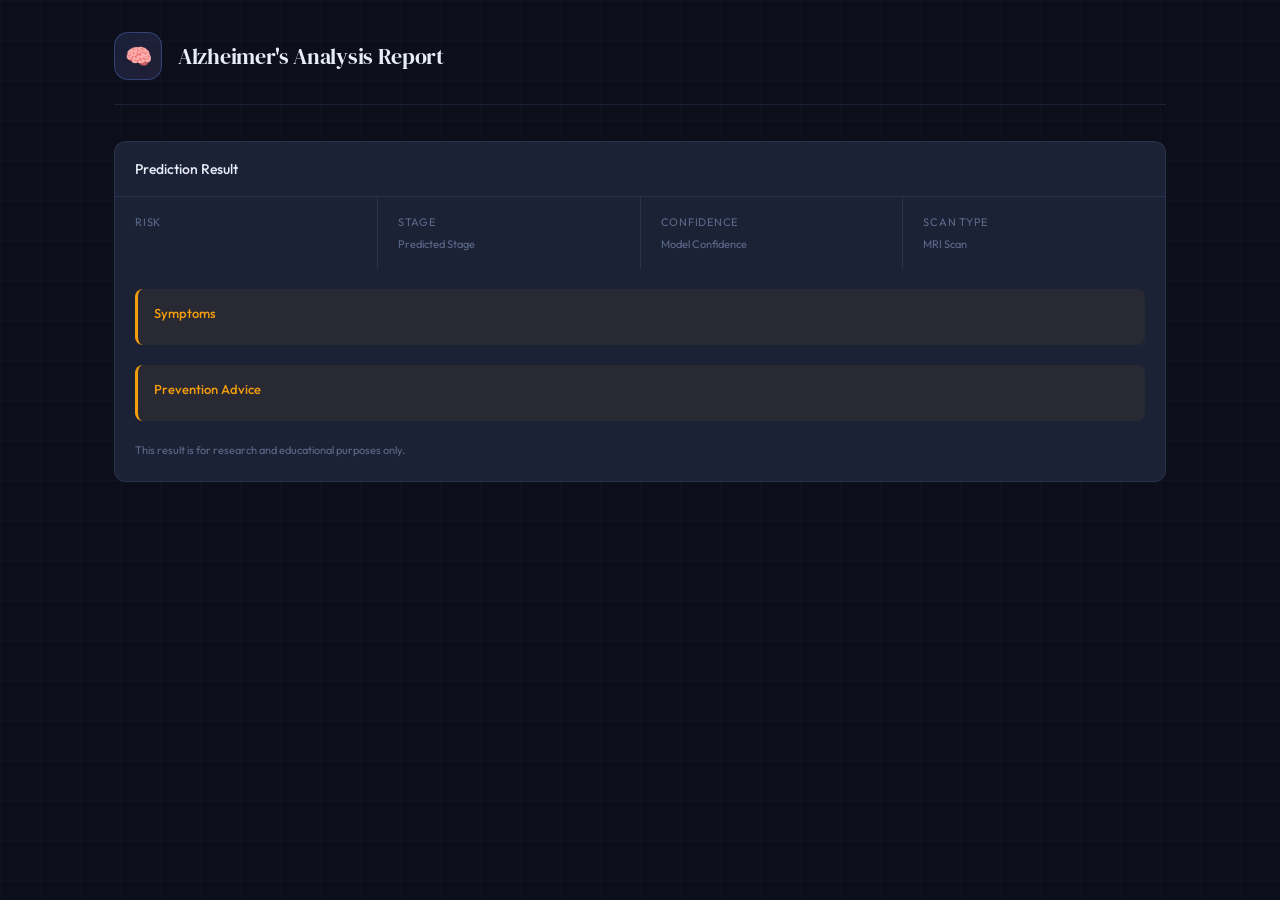
==== result.html @ dda74f08 "Integrate backend and result page" ====
<!DOCTYPE html>
<html lang="en">
<head>
<meta charset="UTF-8">
<meta name="viewport" content="width=device-width, initial-scale=1.0">

<title>Analysis Result</title>

<link
href="https://fonts.googleapis.com/css2?family=DM+Serif+Display&family=DM+Mono&family=Outfit:wght@300;400;500;600&display=swap"
rel="stylesheet"
/>

<link rel="stylesheet" href="style.css">
</head>

<body>

<div class="app-wrap">

<header class="header">
    <div class="header-left">
        <div class="logo-mark">🧠</div>
        <div class="brand">
            <h1>Alzheimer's Analysis Report</h1>
        </div>
    </div>
</header>

<div class="result-panel visible">

    <div class="result-head">
        <h2>Prediction Result</h2>
    </div>

    <div class="result-grid">

        <div class="result-card">
            <div class="rc-label">Risk</div>
            <div class="rc-val" id="riskPct"></div>
            <div class="rc-sub" id="riskLabel"></div>
        </div>

        <div class="result-card">
            <div class="rc-label">Stage</div>
            <div class="rc-val val-info" id="stageVal"></div>
            <div class="rc-sub">Predicted Stage</div>
        </div>

        <div class="result-card">
            <div class="rc-label">Confidence</div>
            <div class="rc-val val-safe" id="confVal"></div>
            <div class="rc-sub">Model Confidence</div>
        </div>

        <div class="result-card">
            <div class="rc-label">Scan Type</div>
            <div class="rc-val val-info" id="scanType"></div>
            <div class="rc-sub">MRI Scan</div>
        </div>

    </div>

    <div class="finding-box">
        <h3>Symptoms</h3>
        <ul id="symptomsList"></ul>
    </div>

    <div class="finding-box">
        <h3>Prevention Advice</h3>
        <ul id="findingsList"></ul>
    </div>

    <div class="result-disclaimer">
        This result is for research and educational purposes only.
    </div>

</div>

</div>

<script>

const result =
JSON.parse(
sessionStorage.getItem("analysisResult")
);

if(result){

document.getElementById("riskPct").textContent =
result.riskPercent + "%";

document.getElementById("riskLabel").textContent =
result.riskLabel;

document.getElementById("stageVal").textContent =
result.stage;

document.getElementById("confVal").textContent =
result.confidence;

document.getElementById("scanType").textContent =
result.scanType;

const symptomsList =
document.getElementById("symptomsList");

(result.symptoms || []).forEach(symptom => {

const li =
document.createElement("li");

li.textContent =
symptom;

symptomsList.appendChild(li);

});

const findingsList =
document.getElementById("findingsList");

(result.findings || []).forEach(item => {

const li =
document.createElement("li");

li.textContent =
item;

findingsList.appendChild(li);

});

}
else{
    alert("No analysis result found.");
}
</script>

</body>
</html>
---- style.css ----
/* ════════════════════════════════════════════
   NeuroScan AI — Alzheimer's Detection System
   style.css
   ════════════════════════════════════════════ */

/* ── CSS Variables ── */
:root {
  --bg: #0c0f1a;
  --bg2: #111523;
  --bg3: #161b2e;
  --surface: #1c2236;
  --surface2: #222840;
  --border: rgba(139, 168, 255, 0.12);
  --border2: rgba(139, 168, 255, 0.22);
  --accent: #6b8eff;
  --accent2: #a78bfa;
  --teal: #2dd4bf;
  --warn: #f59e0b;
  --danger: #f87171;
  --success: #34d399;
  --text: #e8ecf8;
  --text2: #9aa5c4;
  --text3: #5c6a8a;
  --radius: 12px;
  --radius-sm: 8px;
}

/* ── Reset ── */
*,
*::before,
*::after {
  box-sizing: border-box;
  margin: 0;
  padding: 0;
}

/* ── Base ── */
body {
  background: var(--bg);
  color: var(--text);
  font-family: "Outfit", sans-serif;
  font-size: 15px;
  min-height: 100vh;
}

/* Subtle grid background */
body::before {
  content: "";
  position: fixed;
  inset: 0;
  background-image:
    linear-gradient(rgba(107, 142, 255, 0.03) 1px, transparent 1px),
    linear-gradient(90deg, rgba(107, 142, 255, 0.03) 1px, transparent 1px);
  background-size: 40px 40px;
  pointer-events: none;
  z-index: 0;
}

/* ── App wrapper ── */
.app-wrap {
  position: relative;
  z-index: 1;
  max-width: 1100px;
  margin: 0 auto;
  padding: 32px 24px 60px;
}

/* ══════════════════════════════════
   HEADER
   ══════════════════════════════════ */
.header {
  display: flex;
  align-items: flex-start;
  justify-content: space-between;
  margin-bottom: 36px;
  padding-bottom: 24px;
  border-bottom: 0.5px solid var(--border);
}

.header-left {
  display: flex;
  align-items: center;
  gap: 16px;
}

.logo-mark {
  width: 48px;
  height: 48px;
  background: linear-gradient(135deg, #6b8eff22, #a78bfa22);
  border: 1px solid rgba(107, 142, 255, 0.3);
  border-radius: 14px;
  display: flex;
  align-items: center;
  justify-content: center;
  font-size: 22px;
}

.brand h1 {
  font-family: "DM Serif Display", serif;
  font-size: 22px;
  font-weight: 400;
  letter-spacing: -0.3px;
  color: var(--text);
}

.brand p {
  font-size: 12px;
  color: var(--text3);
  letter-spacing: 0.08em;
  text-transform: uppercase;
  margin-top: 2px;
}

.badge-ai {
  background: linear-gradient(
    135deg,
    rgba(107, 142, 255, 0.15),
    rgba(167, 139, 250, 0.15)
  );
  border: 0.5px solid rgba(107, 142, 255, 0.3);
  color: #a78bfa;
  font-size: 11px;
  font-weight: 500;
  padding: 5px 12px;
  border-radius: 100px;
  letter-spacing: 0.05em;
}

/* ══════════════════════════════════
   STAGE PROGRESS BAR
   ══════════════════════════════════ */
.stage-bar {
  display: flex;
  gap: 6px;
  margin-bottom: 20px;
  padding: 14px 20px;
  background: var(--bg3);
  border-bottom: 0.5px solid var(--border);
  border-radius: var(--radius) var(--radius) 0 0;
}

.stage-item {
  flex: 1;
  display: flex;
  align-items: center;
  gap: 8px;
  font-size: 11px;
  color: var(--text3);
}

.stage-num {
  width: 20px;
  height: 20px;
  border: 1px solid var(--border2);
  border-radius: 50%;
  display: flex;
  align-items: center;
  justify-content: center;
  font-size: 10px;
  flex-shrink: 0;
  font-family: "DM Mono", monospace;
}

.stage-item.done .stage-num {
  background: var(--success);
  border-color: var(--success);
  color: #fff;
}
.stage-item.active .stage-num {
  background: rgba(107, 142, 255, 0.2);
  border-color: var(--accent);
  color: var(--accent);
}
.stage-item.active {
  color: var(--text2);
}

.stage-sep {
  flex: none;
  color: var(--text3);
  font-size: 10px;
  align-self: center;
  margin-top: 1px;
}

/* ══════════════════════════════════
   INFO STRIP
   ══════════════════════════════════ */
.info-strip {
  background: rgba(107, 142, 255, 0.06);
  border: 0.5px solid rgba(107, 142, 255, 0.15);
  border-radius: var(--radius-sm);
  padding: 10px 14px;
  display: flex;
  align-items: center;
  gap: 10px;
  margin-bottom: 20px;
  font-size: 12px;
  color: var(--text2);
}

.info-strip .dot {
  width: 6px;
  height: 6px;
  border-radius: 50%;
  background: var(--accent);
  flex-shrink: 0;
  animation: pulse 2s infinite;
}

@keyframes pulse {
  0%,
  100% {
    opacity: 1;
  }
  50% {
    opacity: 0.4;
  }
}

/* ══════════════════════════════════
   MAIN GRID
   ══════════════════════════════════ */
.main-grid {
  display: grid;
  grid-template-columns: 1fr 1fr;
  gap: 20px;
  margin-bottom: 20px;
}

/* ══════════════════════════════════
   PANEL
   ══════════════════════════════════ */
.panel {
  background: var(--surface);
  border: 0.5px solid var(--border);
  border-radius: var(--radius);
  overflow: hidden;
}

.panel-head {
  padding: 16px 20px 14px;
  border-bottom: 0.5px solid var(--border);
  display: flex;
  align-items: center;
  gap: 10px;
}

.panel-head .icon {
  width: 30px;
  height: 30px;
  border-radius: 8px;
  display: flex;
  align-items: center;
  justify-content: center;
  font-size: 15px;
  flex-shrink: 0;
}

.icon-blue {
  background: rgba(107, 142, 255, 0.15);
}
.icon-teal {
  background: rgba(45, 212, 191, 0.12);
}
.icon-purple {
  background: rgba(167, 139, 250, 0.12);
}

.panel-head h2 {
  font-size: 14px;
  font-weight: 500;
  color: var(--text);
  letter-spacing: 0.02em;
}

.panel-head span {
  font-size: 12px;
  color: var(--text3);
  margin-left: auto;
}

.panel-body {
  padding: 20px;
}

/* ══════════════════════════════════
   FORM FIELDS
   ══════════════════════════════════ */
.field-grid {
  display: grid;
  grid-template-columns: 1fr 1fr;
  gap: 14px;
}

.field {
  display: flex;
  flex-direction: column;
  gap: 6px;
}

.field.full {
  grid-column: 1 / -1;
}

label {
  font-size: 11px;
  font-weight: 500;
  color: var(--text3);
  letter-spacing: 0.08em;
  text-transform: uppercase;
}

input,
select,
textarea {
  background: var(--bg2);
  border: 0.5px solid var(--border);
  border-radius: var(--radius-sm);
  color: var(--text);
  font-family: "Outfit", sans-serif;
  font-size: 14px;
  padding: 10px 13px;
  outline: none;
  transition: border-color 0.15s;
  width: 100%;
}

input:focus,
select:focus,
textarea:focus {
  border-color: rgba(107, 142, 255, 0.5);
}

input::placeholder,
textarea::placeholder {
  color: var(--text3);
}

select {
  cursor: pointer;
  appearance: none;
  background-image: url("data:image/svg+xml,%3Csvg xmlns='http://www.w3.org/2000/svg' width='12' height='12' viewBox='0 0 24 24' fill='none' stroke='%235c6a8a' stroke-width='2'%3E%3Cpath d='M6 9l6 6 6-6'/%3E%3C/svg%3E");
  background-repeat: no-repeat;
  background-position: right 12px center;
  padding-right: 36px;
}

select option {
  background: #1c2236;
}
textarea {
  resize: none;
  line-height: 1.6;
}

/* ── Risk bar ── */
.section-gap {
  margin-top: 14px;
}

.risk-row {
  display: flex;
  align-items: center;
  gap: 10px;
  margin-top: 14px;
}

.risk-label {
  font-size: 12px;
  color: var(--text3);
  width: 90px;
}

.risk-track {
  flex: 1;
  height: 6px;
  background: var(--bg2);
  border-radius: 100px;
  overflow: hidden;
  border: 0.5px solid var(--border);
}

.risk-bar {
  height: 100%;
  border-radius: 100px;
  background: linear-gradient(
    90deg,
    var(--success),
    var(--warn),
    var(--danger)
  );
  transition: width 0.4s ease;
}

.risk-pct {
  font-size: 11px;
  color: var(--text3);
  width: 34px;
  text-align: right;
}

/* ══════════════════════════════════
   MRI UPLOAD
   ══════════════════════════════════ */
.mri-zone {
  border: 1.5px dashed rgba(107, 142, 255, 0.25);
  border-radius: var(--radius);
  background: var(--bg2);
  min-height: 300px;
  display: flex;
  flex-direction: column;
  align-items: center;
  justify-content: center;
  cursor: pointer;
  transition: all 0.2s;
  position: relative;
  overflow: hidden;
}

.mri-zone:hover,
.mri-zone.drag-over {
  border-color: rgba(107, 142, 255, 0.5);
  background: rgba(107, 142, 255, 0.04);
}

.mri-zone input[type="file"] {
  position: absolute;
  inset: 0;
  opacity: 0;
  cursor: pointer;
  width: 100%;
  height: 100%;
  padding: 0;
  border: none;
  background: none;
}

.mri-placeholder {
  display: flex;
  flex-direction: column;
  align-items: center;
  gap: 12px;
  pointer-events: none;
  text-align: center;
  padding: 20px;
}

.mri-icon-wrap {
  width: 64px;
  height: 64px;
  border-radius: 50%;
  background: rgba(107, 142, 255, 0.1);
  border: 1px solid rgba(107, 142, 255, 0.2);
  display: flex;
  align-items: center;
  justify-content: center;
  font-size: 28px;
  margin-bottom: 4px;
}

.mri-placeholder h3 {
  font-size: 15px;
  font-weight: 500;
  color: var(--text);
}
.mri-placeholder p {
  font-size: 12px;
  color: var(--text3);
  line-height: 1.5;
}

.browse-btn {
  margin-top: 4px;
  padding: 8px 20px;
  background: rgba(107, 142, 255, 0.12);
  border: 0.5px solid rgba(107, 142, 255, 0.3);
  border-radius: 100px;
  color: var(--accent);
  font-size: 13px;
  font-weight: 500;
  cursor: pointer;
  transition: all 0.15s;
}

.browse-btn:hover {
  background: rgba(107, 142, 255, 0.2);
}

/* MRI preview */
.mri-preview {
  display: none;
  width: 100%;
  height: 100%;
  min-height: 300px;
  position: relative;
}

.mri-preview img {
  width: 100%;
  height: 100%;
  object-fit: contain;
  max-height: 340px;
  padding: 12px;
}

.mri-preview .remove-img {
  position: absolute;
  top: 10px;
  right: 10px;
  background: rgba(248, 113, 113, 0.15);
  border: 0.5px solid rgba(248, 113, 113, 0.3);
  color: var(--danger);
  width: 28px;
  height: 28px;
  border-radius: 50%;
  display: flex;
  align-items: center;
  justify-content: center;
  cursor: pointer;
  font-size: 14px;
  transition: background 0.15s;
  z-index: 2;
}

.mri-preview .remove-img:hover {
  background: rgba(248, 113, 113, 0.25);
}

.mri-meta {
  position: absolute;
  bottom: 0;
  left: 0;
  right: 0;
  background: linear-gradient(transparent, rgba(11, 14, 26, 0.85));
  padding: 20px 14px 12px;
  font-size: 11px;
  color: var(--text3);
  display: flex;
  align-items: center;
  gap: 6px;
}

.support-note {
  font-size: 11px;
  color: var(--text3);
  margin-top: 8px;
  text-align: center;
}

.scan-tags {
  display: flex;
  gap: 8px;
  flex-wrap: wrap;
  margin-top: 14px;
}

.tag {
  font-size: 11px;
  padding: 4px 10px;
  border-radius: 100px;
  font-weight: 500;
}

.tag-blue {
  background: rgba(107, 142, 255, 0.12);
  color: var(--accent);
  border: 0.5px solid rgba(107, 142, 255, 0.25);
}

.tag-teal {
  background: rgba(45, 212, 191, 0.1);
  color: var(--teal);
  border: 0.5px solid rgba(45, 212, 191, 0.2);
}

/* ══════════════════════════════════
   SCAN TYPE SEGMENTED CONTROL
   ══════════════════════════════════ */
.seg-ctrl {
  display: flex;
  background: var(--bg2);
  border: 0.5px solid var(--border);
  border-radius: var(--radius-sm);
  padding: 3px;
  gap: 3px;
  margin-bottom: 14px;
}

.seg-btn {
  flex: 1;
  padding: 7px 10px;
  border: none;
  background: transparent;
  border-radius: 6px;
  font-family: "Outfit", sans-serif;
  font-size: 12px;
  font-weight: 500;
  color: var(--text3);
  cursor: pointer;
  transition: all 0.15s;
  letter-spacing: 0.02em;
}

.seg-btn.active {
  background: var(--surface2);
  color: var(--text);
  border: 0.5px solid var(--border2);
}

/* ══════════════════════════════════
   SYMPTOM CHECKBOXES
   ══════════════════════════════════ */
.checkbox-grid {
  display: grid;
  grid-template-columns: 1fr 1fr;
  gap: 8px;
}

.check-item {
  display: flex;
  align-items: center;
  gap: 9px;
  padding: 9px 12px;
  background: var(--bg2);
  border: 0.5px solid var(--border);
  border-radius: var(--radius-sm);
  cursor: pointer;
  transition:
    border-color 0.15s,
    background 0.15s;
  user-select: none;
}

.check-item:hover {
  border-color: var(--border2);
}

.check-item input[type="checkbox"] {
  width: 16px;
  height: 16px;
  flex-shrink: 0;
  cursor: pointer;
  accent-color: var(--accent);
  border-radius: 4px;
  margin: 0;
  padding: 0;
  border: 1px solid var(--border2);
  background: var(--bg2);
}

.check-item:has(input:checked) {
  border-color: rgba(107, 142, 255, 0.4);
  background: rgba(107, 142, 255, 0.05);
}

.check-item input[type="checkbox"]:checked + span {
  color: var(--text);
}
.check-item span {
  font-size: 12px;
  color: var(--text2);
}

/* ══════════════════════════════════
   SUBMIT ROW
   ══════════════════════════════════ */
.submit-row {
  display: flex;
  gap: 12px;
  align-items: center;
  margin-top: 20px;
}

.btn-primary {
  flex: 1;
  padding: 13px 24px;
  background: linear-gradient(135deg, #6b8eff, #a78bfa);
  border: none;
  border-radius: var(--radius-sm);
  color: white;
  font-family: "Outfit", sans-serif;
  font-size: 14px;
  font-weight: 500;
  cursor: pointer;
  letter-spacing: 0.03em;
  transition:
    opacity 0.15s,
    transform 0.1s;
}

.btn-primary:hover {
  opacity: 0.88;
  transform: translateY(-1px);
}
.btn-primary:active {
  transform: translateY(0);
}

.btn-secondary {
  padding: 13px 20px;
  background: transparent;
  border: 0.5px solid var(--border2);
  border-radius: var(--radius-sm);
  color: var(--text2);
  font-family: "Outfit", sans-serif;
  font-size: 14px;
  cursor: pointer;
  transition: all 0.15s;
}

.btn-secondary:hover {
  border-color: var(--accent);
  color: var(--accent);
}

/* ══════════════════════════════════
   RESULTS PANEL
   ══════════════════════════════════ */
.result-panel {
  background: var(--surface);
  border: 0.5px solid var(--border);
  border-radius: var(--radius);
  overflow: hidden;
  display: none;
}

.result-panel.visible {
  display: block;
  animation: slideUp 0.3s ease;
}

@keyframes slideUp {
  from {
    opacity: 0;
    transform: translateY(10px);
  }
  to {
    opacity: 1;
    transform: translateY(0);
  }
}

.result-head {
  padding: 18px 20px;
  border-bottom: 0.5px solid var(--border);
  display: flex;
  align-items: center;
  justify-content: space-between;
}

.result-head h2 {
  font-size: 14px;
  font-weight: 500;
}

.result-grid {
  display: grid;
  grid-template-columns: repeat(4, 1fr);
  gap: 1px;
  background: var(--border);
}

.result-card {
  background: var(--surface);
  padding: 18px 20px;
}

.result-card .rc-label {
  font-size: 11px;
  color: var(--text3);
  text-transform: uppercase;
  letter-spacing: 0.07em;
  margin-bottom: 8px;
}

.result-card .rc-val {
  font-size: 24px;
  font-weight: 600;
  line-height: 1;
  font-family: "DM Mono", monospace;
}

.result-card .rc-sub {
  font-size: 11px;
  color: var(--text3);
  margin-top: 5px;
}

.val-safe {
  color: var(--success);
}
.val-warn {
  color: var(--warn);
}
.val-danger {
  color: var(--danger);
}
.val-info {
  color: var(--accent);
}

/* ── DB Save status banner ── */
.db-status {
  margin: 16px 20px 0;
  padding: 11px 16px;
  border-radius: var(--radius-sm);
  font-size: 13px;
  font-weight: 500;
  display: flex;
  align-items: center;
  gap: 10px;
}

.db-status.saving {
  background: rgba(107, 142, 255, 0.08);
  border: 0.5px solid rgba(107, 142, 255, 0.25);
  color: var(--accent);
}

.db-status.saved {
  background: rgba(52, 211, 153, 0.08);
  border: 0.5px solid rgba(52, 211, 153, 0.25);
  color: var(--success);
}

.db-status.error {
  background: rgba(248, 113, 113, 0.08);
  border: 0.5px solid rgba(248, 113, 113, 0.25);
  color: var(--danger);
}

/* ── Findings box ── */
.finding-box {
  margin: 20px;
  padding: 16px;
  border-radius: var(--radius-sm);
  border-left: 3px solid var(--warn);
  background: rgba(245, 158, 11, 0.06);
}

.finding-box h3 {
  font-size: 13px;
  font-weight: 500;
  color: var(--warn);
  margin-bottom: 8px;
}

.finding-box ul {
  list-style: none;
  display: flex;
  flex-direction: column;
  gap: 6px;
}

.finding-box li {
  font-size: 13px;
  color: var(--text2);
  display: flex;
  align-items: flex-start;
  gap: 8px;
}

.finding-box li::before {
  content: "◦";
  color: var(--warn);
  margin-top: 1px;
  flex-shrink: 0;
}

.result-disclaimer {
  padding: 0 20px 20px;
  font-size: 11px;
  color: var(--text3);
  line-height: 1.8;
  margin-top: 8px;
}

/* ══════════════════════════════════
   LOADING OVERLAY
   ══════════════════════════════════ */
.loading-overlay {
  display: none;
  position: fixed;
  inset: 0;
  background: rgba(12, 15, 26, 0.7);
  z-index: 100;
  align-items: center;
  justify-content: center;
  flex-direction: column;
  gap: 16px;
  backdrop-filter: blur(4px);
}

.loading-overlay.show {
  display: flex;
}

.loader-ring {
  width: 56px;
  height: 56px;
  border: 2px solid rgba(107, 142, 255, 0.2);
  border-top-color: var(--accent);
  border-radius: 50%;
  animation: spin 0.8s linear infinite;
}

@keyframes spin {
  to {
    transform: rotate(360deg);
  }
}

.loading-overlay p {
  color: var(--text2);
  font-size: 14px;
  letter-spacing: 0.03em;
}

/* ══════════════════════════════════
   RESPONSIVE
   ══════════════════════════════════ */
@media (max-width: 740px) {
  .main-grid {
    grid-template-columns: 1fr;
  }
  .result-grid {
    grid-template-columns: 1fr 1fr;
  }
  .field-grid {
    grid-template-columns: 1fr;
  }
}
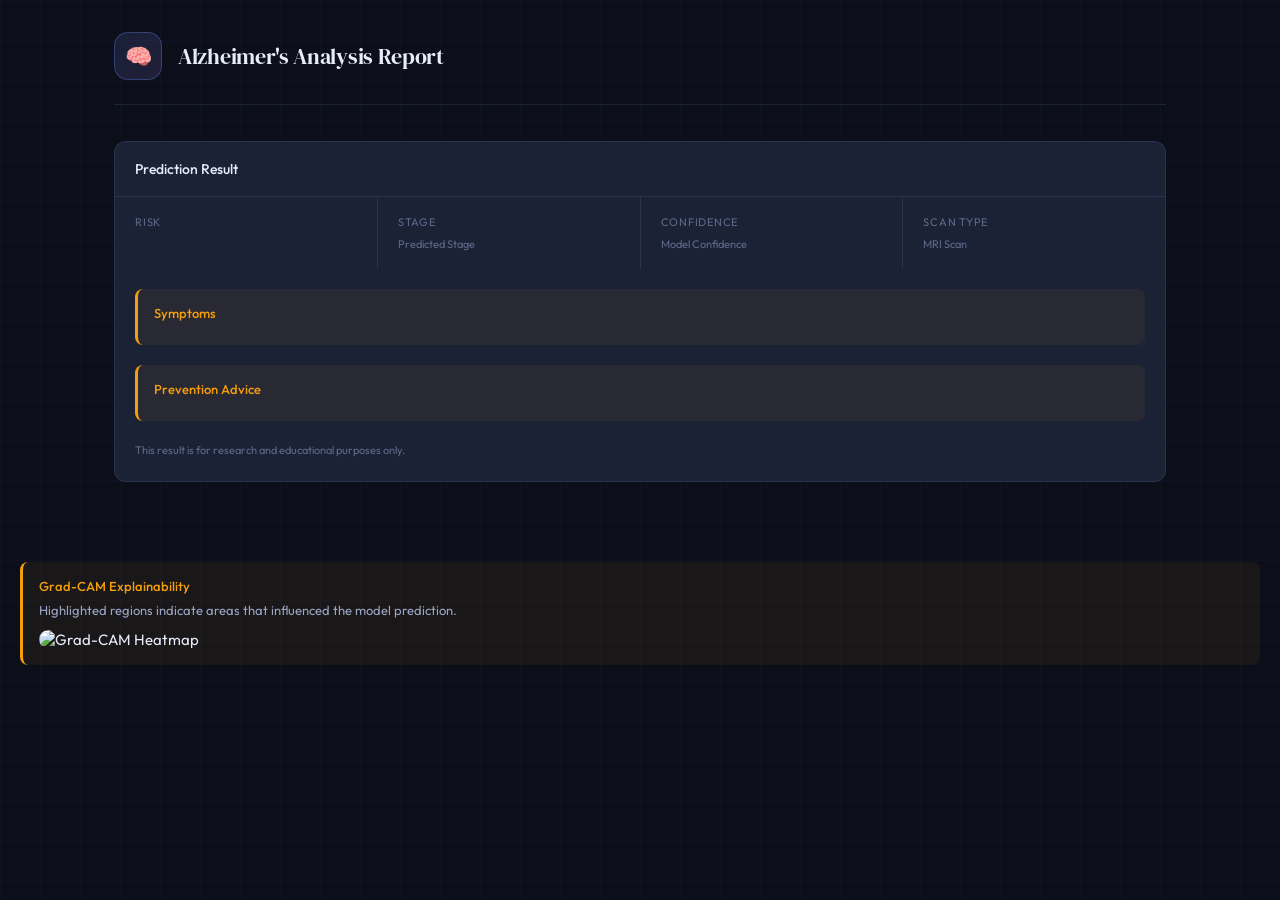
==== commit 892d81d9: "other changes" ====
--- a/result.html
+++ b/result.html
@@ -78,6 +78,18 @@
 </div>
 
 </div>
+<div class="finding-box">
+  <h3>Grad-CAM Explainability</h3>
+  <p style="color: var(--text2); font-size: 13px; margin-bottom: 12px;">
+    Highlighted regions indicate areas that influenced the model prediction.
+  </p>
+  <img
+    id="gradcamImage"
+    src=""
+    alt="Grad-CAM Heatmap"
+    style="width: 100%; max-height: 420px; object-fit: contain; border-radius: 12px;"
+  />
+</div>
 
 <script>
 
@@ -137,6 +149,9 @@
 else{
     alert("No analysis result found.");
 }
+if (result.gradcamUrl) {
+  document.getElementById("gradcamImage").src = result.gradcamUrl;
+}
 </script>
 
 </body>
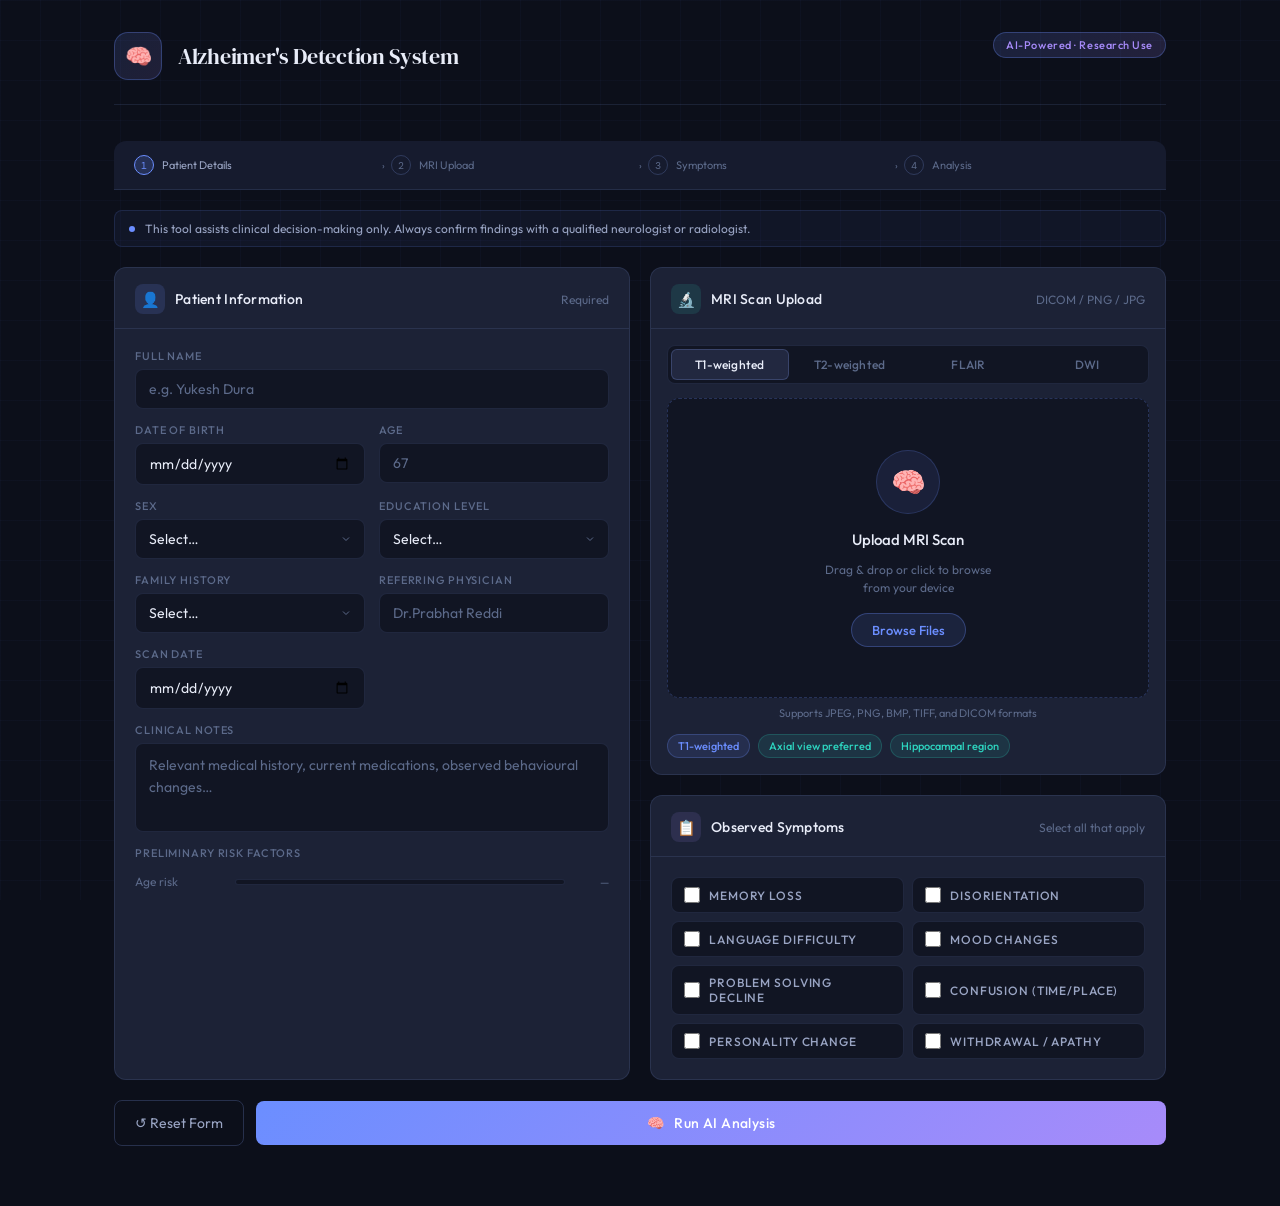
==== commit 559a8534: "Fized confilts" ====
--- a/result.html
+++ b/result.html
@@ -37,120 +37,169 @@
 
         <div class="result-card">
             <div class="rc-label">Risk</div>
-            <div class="rc-val" id="riskPct"></div>
-            <div class="rc-sub" id="riskLabel"></div>
+            <div class="rc-val" id="riskPct">—</div>
+            <div class="rc-sub" id="riskLabel">—</div>
         </div>
 
         <div class="result-card">
             <div class="rc-label">Stage</div>
-            <div class="rc-val val-info" id="stageVal"></div>
+            <div class="rc-val val-info" id="stageVal">—</div>
             <div class="rc-sub">Predicted Stage</div>
         </div>
 
         <div class="result-card">
             <div class="rc-label">Confidence</div>
-            <div class="rc-val val-safe" id="confVal"></div>
+            <div class="rc-val val-safe" id="confVal">—</div>
             <div class="rc-sub">Model Confidence</div>
         </div>
 
         <div class="result-card">
             <div class="rc-label">Scan Type</div>
-            <div class="rc-val val-info" id="scanType"></div>
+            <div class="rc-val val-info" id="scanType">—</div>
             <div class="rc-sub">MRI Scan</div>
         </div>
 
     </div>
 
-    <div class="finding-box">
-        <h3>Symptoms</h3>
-        <ul id="symptomsList"></ul>
-    </div>
-
-    <div class="finding-box">
-        <h3>Prevention Advice</h3>
-        <ul id="findingsList"></ul>
-    </div>
-
-    <div class="result-disclaimer">
-        This result is for research and educational purposes only.
+    <div class="top-info-grid">
+
+        <div class="finding-box">
+            <h3>Symptoms</h3>
+            <ul id="symptomsList"></ul>
+        </div>
+
+        <div class="finding-box">
+            <h3>Prevention Advice</h3>
+            <ul id="findingsList"></ul>
+        </div>
+
+    </div>
+
+    <div class="result-two-column">
+
+        <div class="finding-box gradcam-card">
+            <h3>Grad-CAM Explainability</h3>
+            <p class="small-text">
+                Highlighted regions indicate areas that influenced the model prediction.
+            </p>
+
+            <img
+                id="gradcamImage"
+                src=""
+                alt="Grad-CAM Heatmap"
+            />
+        </div>
+
+        <div class="finding-box llm-card">
+            <h3>LLM Report</h3>
+
+            <div class="llm-section">
+                <h4>🩺 Doctor Summary</h4>
+                <p id="doctorSummary">Loading LLM summary...</p>
+            </div>
+
+            <div class="llm-section">
+                <h4>👥 Patient-Friendly Explanation</h4>
+                <p id="patientExplanation">Loading explanation...</p>
+            </div>
+
+            <div class="llm-section">
+                <h4>📋 LLM Recommendations</h4>
+                <ul id="llmRecommendations"></ul>
+            </div>
+
+            <div class="llm-disclaimer" id="resultDisclaimer">
+                This result is for research and educational purposes only.
+            </div>
+        </div>
+
     </div>
 
 </div>
 
 </div>
-<div class="finding-box">
-  <h3>Grad-CAM Explainability</h3>
-  <p style="color: var(--text2); font-size: 13px; margin-bottom: 12px;">
-    Highlighted regions indicate areas that influenced the model prediction.
-  </p>
-  <img
-    id="gradcamImage"
-    src=""
-    alt="Grad-CAM Heatmap"
-    style="width: 100%; max-height: 420px; object-fit: contain; border-radius: 12px;"
-  />
-</div>
 
 <script>
-
-const result =
-JSON.parse(
-sessionStorage.getItem("analysisResult")
-);
-
-if(result){
-
-document.getElementById("riskPct").textContent =
-result.riskPercent + "%";
-
-document.getElementById("riskLabel").textContent =
-result.riskLabel;
-
-document.getElementById("stageVal").textContent =
-result.stage;
-
-document.getElementById("confVal").textContent =
-result.confidence;
-
-document.getElementById("scanType").textContent =
-result.scanType;
-
-const symptomsList =
-document.getElementById("symptomsList");
-
-(result.symptoms || []).forEach(symptom => {
-
-const li =
-document.createElement("li");
-
-li.textContent =
-symptom;
-
-symptomsList.appendChild(li);
-
-});
-
-const findingsList =
-document.getElementById("findingsList");
-
-(result.findings || []).forEach(item => {
-
-const li =
-document.createElement("li");
-
-li.textContent =
-item;
-
-findingsList.appendChild(li);
-
-});
-
+const result = JSON.parse(sessionStorage.getItem("analysisResult"));
+
+function setText(id, value) {
+    const el = document.getElementById(id);
+    if (el) el.textContent = value;
 }
-else{
+
+function fillList(id, items, fallbackText) {
+    const list = document.getElementById(id);
+    if (!list) return;
+
+    list.innerHTML = "";
+
+    if (!items || items.length === 0) {
+        const li = document.createElement("li");
+        li.textContent = fallbackText;
+        list.appendChild(li);
+        return;
+    }
+
+    items.forEach(item => {
+        const li = document.createElement("li");
+        li.textContent = item;
+        list.appendChild(li);
+    });
+}
+
+if (!result) {
     alert("No analysis result found.");
-}
-if (result.gradcamUrl) {
-  document.getElementById("gradcamImage").src = result.gradcamUrl;
+    window.location.href = "index.html";
+} else {
+    console.log("Result page data:", result);
+    console.log("LLM report:", result.llm_report);
+
+    setText("riskPct", (result.riskPercent ?? "—") + "%");
+    setText("riskLabel", result.riskLabel || "Not available");
+    setText("stageVal", result.stage || "Not available");
+    setText("confVal", result.confidence || "Not available");
+    setText("scanType", result.scanType || "Not available");
+
+    fillList("symptomsList", result.symptoms, "No symptoms selected.");
+    fillList("findingsList", result.findings, "No prevention advice available.");
+
+    const llmReport =
+        result.llm_report ||
+        (result.backendResponse && result.backendResponse.llm_report) ||
+        null;
+
+    if (llmReport) {
+        setText(
+            "doctorSummary",
+            llmReport.doctor_summary || "No doctor summary available."
+        );
+
+        setText(
+            "patientExplanation",
+            llmReport.patient_explanation || "No patient-friendly explanation available."
+        );
+
+        fillList(
+            "llmRecommendations",
+            llmReport.recommendations,
+            "No LLM recommendations available."
+        );
+
+        if (llmReport.disclaimer) {
+            setText("resultDisclaimer", llmReport.disclaimer);
+        }
+    } else {
+        setText("doctorSummary", "LLM report was not found.");
+        setText("patientExplanation", "Please check backend llm_report response.");
+        fillList("llmRecommendations", [], "No LLM recommendations available.");
+    }
+
+    const gradcamImage = document.getElementById("gradcamImage");
+
+    if (gradcamImage && result.gradcamUrl) {
+        gradcamImage.src = result.gradcamUrl;
+        gradcamImage.style.display = "block";
+    }
 }
 </script>
 
--- a/style.css
+++ b/style.css
@@ -717,6 +717,9 @@
 /* ══════════════════════════════════
    RESULTS PANEL
    ══════════════════════════════════ */
+/* ══════════════════════════════════
+   RESULTS PANEL
+   ══════════════════════════════════ */
 .result-panel {
   background: var(--surface);
   border: 0.5px solid var(--border);
@@ -744,9 +747,6 @@
 .result-head {
   padding: 18px 20px;
   border-bottom: 0.5px solid var(--border);
-  display: flex;
-  align-items: center;
-  justify-content: space-between;
 }
 
 .result-head h2 {
@@ -790,49 +790,30 @@
 .val-safe {
   color: var(--success);
 }
+
 .val-warn {
   color: var(--warn);
 }
+
 .val-danger {
   color: var(--danger);
 }
+
 .val-info {
   color: var(--accent);
 }
 
-/* ── DB Save status banner ── */
-.db-status {
-  margin: 16px 20px 0;
-  padding: 11px 16px;
-  border-radius: var(--radius-sm);
-  font-size: 13px;
-  font-weight: 500;
-  display: flex;
-  align-items: center;
-  gap: 10px;
-}
-
-.db-status.saving {
-  background: rgba(107, 142, 255, 0.08);
-  border: 0.5px solid rgba(107, 142, 255, 0.25);
-  color: var(--accent);
-}
-
-.db-status.saved {
-  background: rgba(52, 211, 153, 0.08);
-  border: 0.5px solid rgba(52, 211, 153, 0.25);
-  color: var(--success);
-}
-
-.db-status.error {
-  background: rgba(248, 113, 113, 0.08);
-  border: 0.5px solid rgba(248, 113, 113, 0.25);
-  color: var(--danger);
-}
-
-/* ── Findings box ── */
+/* Top Symptoms + Prevention */
+.top-info-grid {
+  display: grid;
+  grid-template-columns: 1fr;
+  gap: 14px;
+  padding: 20px;
+}
+
+/* Finding Box */
 .finding-box {
-  margin: 20px;
+  margin: 0;
   padding: 16px;
   border-radius: var(--radius-sm);
   border-left: 3px solid var(--warn);
@@ -859,6 +840,7 @@
   display: flex;
   align-items: flex-start;
   gap: 8px;
+  line-height: 1.6;
 }
 
 .finding-box li::before {
@@ -868,6 +850,104 @@
   flex-shrink: 0;
 }
 
+/* Grad-CAM + LLM Report Layout */
+.result-two-column {
+  display: grid;
+  grid-template-columns: 1fr 1.15fr;
+  gap: 18px;
+  padding: 0 20px 20px;
+  align-items: stretch;
+}
+
+/* Grad-CAM Card */
+.gradcam-card {
+  min-height: 460px;
+}
+
+.gradcam-card img {
+  width: 100%;
+  height: 360px;
+  object-fit: contain;
+  border-radius: 12px;
+  margin-top: 14px;
+  display: none;
+  border: 1px solid rgba(255, 255, 255, 0.14);
+  background: rgba(12, 15, 26, 0.35);
+}
+
+.small-text {
+  color: var(--text2);
+  font-size: 13px;
+  line-height: 1.6;
+  margin-bottom: 12px;
+}
+
+/* LLM Report Card */
+.llm-card {
+  padding: 20px;
+  border-left: 3px solid var(--accent2);
+  background: linear-gradient(
+    135deg,
+    rgba(167, 139, 250, 0.08),
+    rgba(107, 142, 255, 0.04)
+  );
+}
+
+.llm-card h3 {
+  color: var(--accent2);
+  margin-bottom: 14px;
+}
+
+.llm-section {
+  padding: 16px 0;
+  border-top: 0.5px solid rgba(139, 168, 255, 0.16);
+}
+
+.llm-section:first-of-type {
+  border-top: none;
+  padding-top: 0;
+}
+
+.llm-section h4 {
+  color: var(--accent2);
+  font-size: 14px;
+  font-weight: 500;
+  margin-bottom: 9px;
+}
+
+.llm-section p {
+  color: var(--text2);
+  font-size: 13px;
+  line-height: 1.7;
+}
+
+.llm-section ul {
+  padding-left: 0;
+}
+
+.llm-section li {
+  color: var(--text2);
+  font-size: 13px;
+  line-height: 1.6;
+}
+
+.llm-section li::before {
+  color: var(--accent2);
+}
+
+/* LLM Disclaimer */
+.llm-disclaimer {
+  margin-top: 12px;
+  padding: 13px 15px;
+  border-radius: var(--radius-sm);
+  background: rgba(255, 255, 255, 0.04);
+  border: 0.5px solid rgba(139, 168, 255, 0.16);
+  color: var(--text2);
+  font-size: 12px;
+  line-height: 1.7;
+}
+
+/* Old disclaimer support */
 .result-disclaimer {
   padding: 0 20px 20px;
   font-size: 11px;
@@ -875,6 +955,30 @@
   line-height: 1.8;
   margin-top: 8px;
 }
+
+/* Responsive Result */
+@media (max-width: 900px) {
+  .result-two-column {
+    grid-template-columns: 1fr;
+  }
+
+  .gradcam-card img {
+    height: 300px;
+  }
+}
+
+@media (max-width: 740px) {
+  .result-grid {
+    grid-template-columns: 1fr 1fr;
+  }
+
+  .top-info-grid,
+  .result-two-column {
+    padding-left: 16px;
+    padding-right: 16px;
+  }
+}
+
 
 /* ══════════════════════════════════
    LOADING OVERLAY
